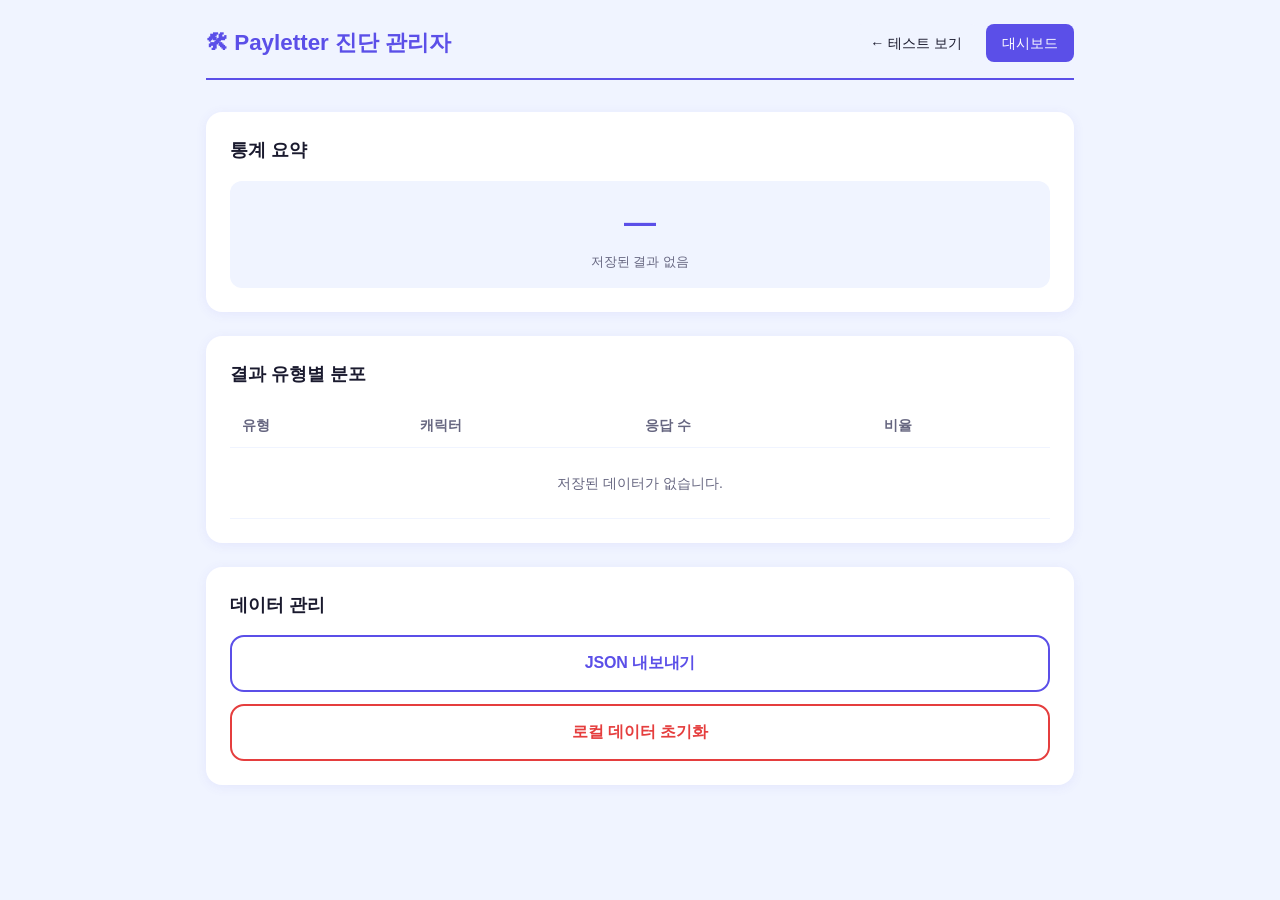
==== admin.html @ b1b58782 "feat: 프로젝트 뼈대 + 화면 전환 시스템" ====
<!-- Created: 2026-03-16 -->
<!DOCTYPE html>
<html lang="ko">
<head>
  <meta charset="UTF-8" />
  <meta name="viewport" content="width=device-width, initial-scale=1.0" />
  <title>페이레터 진단 테스트 - 관리자</title>
  <link rel="stylesheet" href="css/style.css" />
  <style>
    /* 관리자 전용 추가 스타일 */
    .admin-layout {
      max-width: 900px;
      margin: 0 auto;
      padding: 24px 16px;
    }
    .admin-header {
      display: flex;
      align-items: center;
      justify-content: space-between;
      margin-bottom: 32px;
      padding-bottom: 16px;
      border-bottom: 2px solid var(--color-primary);
    }
    .admin-header h1 {
      font-size: 1.4rem;
      color: var(--color-primary);
    }
    .admin-nav {
      display: flex;
      gap: 8px;
    }
    .admin-nav a {
      padding: 8px 16px;
      border-radius: 8px;
      text-decoration: none;
      font-size: 0.875rem;
      background: var(--color-bg);
      color: var(--color-text);
      transition: background 0.2s;
    }
    .admin-nav a:hover,
    .admin-nav a.active {
      background: var(--color-primary);
      color: #fff;
    }
    .admin-section {
      background: var(--color-card);
      border-radius: 16px;
      padding: 24px;
      margin-bottom: 24px;
      box-shadow: 0 2px 12px rgba(91, 79, 232, 0.08);
    }
    .admin-section h2 {
      font-size: 1.1rem;
      margin-bottom: 16px;
      color: var(--color-text);
    }
    .stat-grid {
      display: grid;
      grid-template-columns: repeat(auto-fit, minmax(160px, 1fr));
      gap: 16px;
    }
    .stat-card {
      background: var(--color-bg);
      border-radius: 12px;
      padding: 16px;
      text-align: center;
    }
    .stat-card__value {
      font-size: 2rem;
      font-weight: 700;
      color: var(--color-primary);
    }
    .stat-card__label {
      font-size: 0.8rem;
      color: var(--color-muted);
      margin-top: 4px;
    }
    #result-table {
      width: 100%;
      border-collapse: collapse;
      font-size: 0.875rem;
    }
    #result-table th,
    #result-table td {
      text-align: left;
      padding: 10px 12px;
      border-bottom: 1px solid var(--color-bg);
    }
    #result-table th {
      color: var(--color-muted);
      font-weight: 600;
    }
  </style>
</head>
<body style="background: var(--color-bg); font-family: 'Apple SD Gothic Neo', 'Malgun Gothic', 'Noto Sans KR', sans-serif;">

  <div class="admin-layout">
    <header class="admin-header">
      <h1>🛠 Payletter 진단 관리자</h1>
      <nav class="admin-nav">
        <a href="index.html">← 테스트 보기</a>
        <a href="admin.html" class="active">대시보드</a>
      </nav>
    </header>

    <!-- 통계 요약 -->
    <div class="admin-section">
      <h2>통계 요약</h2>
      <div class="stat-grid" id="stat-grid">
        <!-- admin.js에서 동적 생성 -->
      </div>
    </div>

    <!-- 결과 유형별 분포 -->
    <div class="admin-section">
      <h2>결과 유형별 분포</h2>
      <table id="result-table">
        <thead>
          <tr>
            <th>유형</th>
            <th>캐릭터</th>
            <th>응답 수</th>
            <th>비율</th>
          </tr>
        </thead>
        <tbody id="result-table-body">
          <!-- admin.js에서 동적 생성 -->
        </tbody>
      </table>
    </div>

    <!-- 데이터 관리 -->
    <div class="admin-section">
      <h2>데이터 관리</h2>
      <div style="display:flex; gap:12px; flex-wrap:wrap;">
        <button class="btn btn--outline" id="btn-export">JSON 내보내기</button>
        <button class="btn btn--outline" id="btn-clear" style="color:#e53e3e; border-color:#e53e3e;">
          로컬 데이터 초기화
        </button>
      </div>
    </div>
  </div>

  <script src="js/data.js"></script>
  <script src="js/admin.js"></script>
</body>
</html>
---- css/style.css ----
/* Created: 2026-03-16 */

/* ─────────────────────────────────────────
   CSS Custom Properties
───────────────────────────────────────── */
:root {
  --color-primary:   #5B4FE8;
  --color-secondary: #FF6B9D;
  --color-bg:        #F0F4FF;
  --color-card:      #FFFFFF;
  --color-text:      #1A1A2E;
  --color-muted:     #666680;

  --radius-card:  24px;
  --radius-btn:   14px;
  --shadow-card:  0 4px 24px rgba(91, 79, 232, 0.10);
  --shadow-btn:   0 4px 14px rgba(91, 79, 232, 0.25);
  --transition:   0.2s ease;
}

/* ─────────────────────────────────────────
   Reset & Base
───────────────────────────────────────── */
*, *::before, *::after {
  box-sizing: border-box;
  margin: 0;
  padding: 0;
}

html {
  -webkit-text-size-adjust: 100%;
}

body {
  font-family: 'Apple SD Gothic Neo', 'Malgun Gothic', 'Noto Sans KR', sans-serif;
  background: var(--color-bg);
  color: var(--color-text);
  min-height: 100dvh;
  line-height: 1.6;
}

/* ─────────────────────────────────────────
   Screen 공통 레이아웃
───────────────────────────────────────── */
.screen {
  min-height: 100dvh;
  display: flex;
  align-items: center;
  justify-content: center;
  padding: 24px 16px;
}

.screen__inner {
  width: 100%;
  max-width: 520px;
  display: flex;
  flex-direction: column;
  gap: 24px;
}

/* FadeIn 애니메이션 */
@keyframes fadeIn {
  from { opacity: 0; transform: translateY(12px); }
  to   { opacity: 1; transform: translateY(0); }
}

.screen--active {
  animation: fadeIn 0.35s ease forwards;
}

/* ─────────────────────────────────────────
   인트로 화면
───────────────────────────────────────── */
.intro__logo {
  text-align: center;
}

.logo-text {
  font-size: 1.1rem;
  font-weight: 700;
  color: var(--color-primary);
  letter-spacing: -0.02em;
}

.intro__hero {
  background: var(--color-card);
  border-radius: var(--radius-card);
  box-shadow: var(--shadow-card);
  padding: 40px 32px;
  text-align: center;
}

.hero-emoji {
  font-size: 4rem;
  margin-bottom: 16px;
  line-height: 1;
}

.intro__title {
  font-size: 1.75rem;
  font-weight: 800;
  line-height: 1.3;
  letter-spacing: -0.03em;
  color: var(--color-text);
  margin-bottom: 12px;
}

.intro__desc {
  font-size: 0.95rem;
  color: var(--color-muted);
  line-height: 1.7;
}

.intro__actions {
  display: flex;
  flex-direction: column;
  gap: 12px;
}

/* ─────────────────────────────────────────
   버튼
───────────────────────────────────────── */
.btn {
  width: 100%;
  padding: 16px 24px;
  border: none;
  border-radius: var(--radius-btn);
  font-family: inherit;
  font-size: 1rem;
  font-weight: 700;
  cursor: pointer;
  transition: transform var(--transition), box-shadow var(--transition), background var(--transition);
  letter-spacing: -0.01em;
}

.btn--primary {
  background: var(--color-primary);
  color: #fff;
  box-shadow: var(--shadow-btn);
}

.btn--primary:hover {
  background: #4a3ed4;
  box-shadow: 0 6px 20px rgba(91, 79, 232, 0.35);
  transform: translateY(-2px);
}

.btn--primary:active {
  transform: translateY(0);
  box-shadow: var(--shadow-btn);
}

.btn--secondary {
  background: var(--color-secondary);
  color: #fff;
  box-shadow: 0 4px 14px rgba(255, 107, 157, 0.25);
}

.btn--secondary:hover {
  background: #e85a8a;
  transform: translateY(-2px);
}

.btn--secondary:active {
  transform: translateY(0);
}

.btn--outline {
  background: transparent;
  color: var(--color-primary);
  border: 2px solid var(--color-primary);
  box-shadow: none;
}

.btn--outline:hover {
  background: var(--color-primary);
  color: #fff;
  transform: translateY(-2px);
}

.btn--outline:active {
  transform: translateY(0);
}

.btn-icon {
  background: none;
  border: none;
  font-size: 1.25rem;
  cursor: pointer;
  color: var(--color-muted);
  padding: 4px 8px;
  border-radius: 8px;
  transition: color var(--transition), background var(--transition);
}

.btn-icon:hover {
  color: var(--color-text);
  background: rgba(91, 79, 232, 0.08);
}

/* ─────────────────────────────────────────
   질문 화면
───────────────────────────────────────── */
.question__header {
  display: flex;
  align-items: center;
  gap: 12px;
}

.progress-bar {
  flex: 1;
  height: 8px;
  background: rgba(91, 79, 232, 0.12);
  border-radius: 999px;
  overflow: hidden;
}

.progress-bar__fill {
  height: 100%;
  background: linear-gradient(90deg, var(--color-primary), var(--color-secondary));
  border-radius: 999px;
  width: 0%;
  transition: width 0.4s ease;
}

.question__counter {
  font-size: 0.8rem;
  color: var(--color-muted);
  white-space: nowrap;
  min-width: 40px;
  text-align: right;
}

.question__body {
  background: var(--color-card);
  border-radius: var(--radius-card);
  box-shadow: var(--shadow-card);
  padding: 32px 24px;
  min-height: 120px;
  display: flex;
  align-items: center;
}

.question__text {
  font-size: 1.15rem;
  font-weight: 600;
  line-height: 1.6;
  letter-spacing: -0.02em;
}

.question__choices {
  display: flex;
  flex-direction: column;
  gap: 12px;
}

.choice-btn {
  width: 100%;
  background: var(--color-card);
  border: 2px solid transparent;
  border-radius: 16px;
  padding: 16px 20px;
  font-family: inherit;
  font-size: 0.95rem;
  font-weight: 500;
  color: var(--color-text);
  cursor: pointer;
  text-align: left;
  box-shadow: 0 2px 12px rgba(91, 79, 232, 0.07);
  transition: border-color var(--transition), background var(--transition), transform var(--transition), box-shadow var(--transition);
  line-height: 1.5;
}

.choice-btn:hover {
  border-color: var(--color-primary);
  background: rgba(91, 79, 232, 0.04);
  transform: translateY(-2px);
  box-shadow: 0 4px 20px rgba(91, 79, 232, 0.14);
}

.choice-btn:active {
  transform: translateY(0);
  background: rgba(91, 79, 232, 0.08);
}

.choice-btn--selected {
  border-color: var(--color-primary);
  background: rgba(91, 79, 232, 0.06);
}

/* ─────────────────────────────────────────
   결과 화면
───────────────────────────────────────── */
.result__card {
  background: var(--color-card);
  border-radius: var(--radius-card);
  box-shadow: var(--shadow-card);
  padding: 40px 32px;
  text-align: center;
}

.result__emoji {
  font-size: 5rem;
  line-height: 1;
  margin-bottom: 20px;
}

.result__type {
  display: inline-block;
  background: linear-gradient(135deg, var(--color-primary), var(--color-secondary));
  color: #fff;
  font-size: 1rem;
  font-weight: 700;
  padding: 6px 16px;
  border-radius: 999px;
  margin-bottom: 12px;
  letter-spacing: 0.05em;
}

.result__name {
  font-size: 1.5rem;
  font-weight: 800;
  letter-spacing: -0.03em;
  margin-bottom: 16px;
  color: var(--color-text);
}

.result__desc {
  font-size: 0.95rem;
  color: var(--color-muted);
  line-height: 1.75;
}

.result__actions {
  display: flex;
  flex-direction: column;
  gap: 12px;
}

/* ─────────────────────────────────────────
   반응형: 태블릿 이상 (520px+)
───────────────────────────────────────── */
@media (min-width: 540px) {
  .intro__title {
    font-size: 2rem;
  }

  .intro__hero {
    padding: 48px 40px;
  }

  .question__body {
    padding: 36px 32px;
  }

  .question__text {
    font-size: 1.2rem;
  }

  .result__card {
    padding: 48px 40px;
  }

  .result__name {
    font-size: 1.75rem;
  }
}
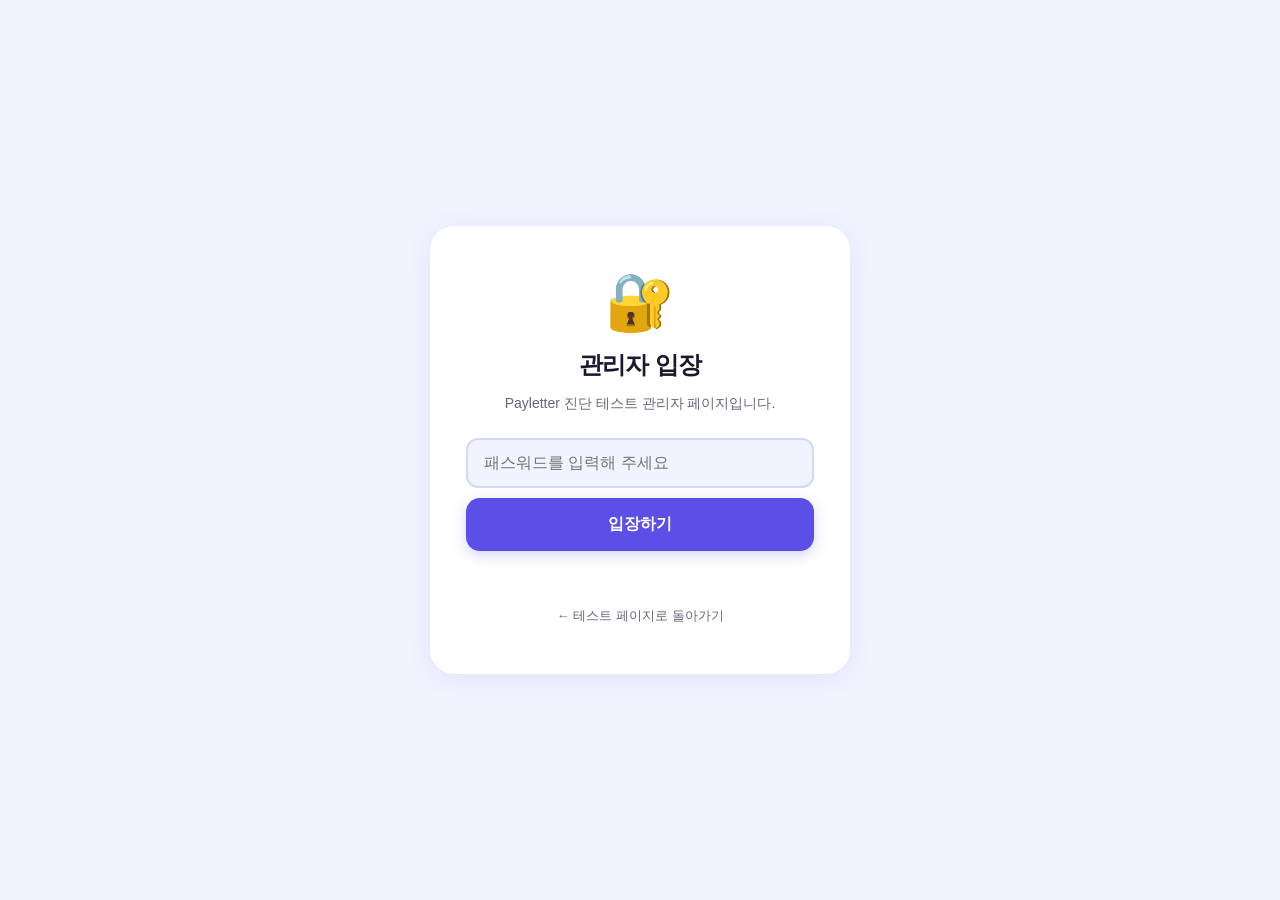
==== commit 0302fac8: "feat: 관리자 통계 대시보드" ====
--- a/admin.html
+++ b/admin.html
@@ -4,144 +4,467 @@
 <head>
   <meta charset="UTF-8" />
   <meta name="viewport" content="width=device-width, initial-scale=1.0" />
-  <title>페이레터 진단 테스트 - 관리자</title>
+  <title>페이레터 진단 — 관리자</title>
   <link rel="stylesheet" href="css/style.css" />
   <style>
-    /* 관리자 전용 추가 스타일 */
+    /* ── 공통 기반 ─────────────────────────── */
+    body {
+      background: var(--color-bg);
+      font-family: 'Apple SD Gothic Neo', 'Malgun Gothic', 'Noto Sans KR', sans-serif;
+      color: var(--color-text);
+      min-height: 100vh;
+    }
+
+    /* ── 패스워드 인증 화면 ─────────────────── */
+    #view-auth {
+      min-height: 100vh;
+      display: flex;
+      align-items: center;
+      justify-content: center;
+      padding: 24px 16px;
+    }
+
+    .auth-card {
+      background: var(--color-card);
+      border-radius: var(--radius-card);
+      box-shadow: var(--shadow-card);
+      padding: 48px 36px;
+      width: 100%;
+      max-width: 420px;
+      text-align: center;
+      display: flex;
+      flex-direction: column;
+      gap: 16px;
+    }
+
+    .auth-icon {
+      font-size: 3.5rem;
+      line-height: 1;
+    }
+
+    .auth-title {
+      font-size: 1.5rem;
+      font-weight: 800;
+      letter-spacing: -0.03em;
+      color: var(--color-text);
+    }
+
+    .auth-subtitle {
+      font-size: 0.875rem;
+      color: var(--color-muted);
+      margin-top: -8px;
+    }
+
+    .auth-field {
+      display: flex;
+      flex-direction: column;
+      gap: 10px;
+      margin-top: 8px;
+    }
+
+    .auth-field input[type="password"] {
+      width: 100%;
+      padding: 14px 16px;
+      border: 2px solid rgba(91, 79, 232, 0.18);
+      border-radius: 12px;
+      font-family: inherit;
+      font-size: 1rem;
+      color: var(--color-text);
+      background: var(--color-bg);
+      outline: none;
+      transition: border-color 0.2s;
+      touch-action: manipulation;
+    }
+
+    .auth-field input[type="password"]:focus {
+      border-color: var(--color-primary);
+      background: #fff;
+    }
+
+    .auth-error {
+      font-size: 0.82rem;
+      color: #e53e3e;
+      min-height: 18px;
+      font-weight: 500;
+    }
+
+    .auth-back {
+      font-size: 0.82rem;
+      color: var(--color-muted);
+      text-decoration: none;
+      margin-top: 4px;
+      transition: color 0.2s;
+    }
+
+    .auth-back:hover { color: var(--color-primary); }
+
+    /* ── 대시보드 레이아웃 ──────────────────── */
     .admin-layout {
-      max-width: 900px;
+      max-width: 860px;
       margin: 0 auto;
-      padding: 24px 16px;
-    }
+      padding: 28px 16px 64px;
+    }
+
     .admin-header {
       display: flex;
       align-items: center;
       justify-content: space-between;
-      margin-bottom: 32px;
-      padding-bottom: 16px;
-      border-bottom: 2px solid var(--color-primary);
-    }
-    .admin-header h1 {
-      font-size: 1.4rem;
+      flex-wrap: wrap;
+      gap: 12px;
+      margin-bottom: 28px;
+      padding-bottom: 20px;
+      border-bottom: 2px solid rgba(91, 79, 232, 0.12);
+    }
+
+    .admin-header__left {
+      display: flex;
+      align-items: center;
+      gap: 10px;
+    }
+
+    .admin-logo { font-size: 1.5rem; }
+
+    .admin-header__left h1 {
+      font-size: 1.2rem;
+      font-weight: 800;
       color: var(--color-primary);
-    }
-    .admin-nav {
-      display: flex;
+      letter-spacing: -0.02em;
+    }
+
+    .admin-header__right {
+      display: flex;
+      align-items: center;
       gap: 8px;
-    }
-    .admin-nav a {
-      padding: 8px 16px;
-      border-radius: 8px;
+      flex-wrap: wrap;
+    }
+
+    /* 관리자 버튼 (공통) */
+    .admin-btn {
+      display: inline-flex;
+      align-items: center;
+      gap: 4px;
+      padding: 8px 14px;
+      border-radius: 10px;
+      font-family: inherit;
+      font-size: 0.82rem;
+      font-weight: 600;
+      cursor: pointer;
       text-decoration: none;
-      font-size: 0.875rem;
-      background: var(--color-bg);
-      color: var(--color-text);
-      transition: background 0.2s;
-    }
-    .admin-nav a:hover,
-    .admin-nav a.active {
-      background: var(--color-primary);
-      color: #fff;
-    }
+      transition: background 0.2s, color 0.2s, border-color 0.2s;
+      touch-action: manipulation;
+    }
+
+    .admin-btn          { background: var(--color-primary); color: #fff; border: none; }
+    .admin-btn:hover    { background: #4a3ed4; }
+    .admin-btn--outline { background: transparent; color: var(--color-primary); border: 1.5px solid var(--color-primary); }
+    .admin-btn--outline:hover { background: var(--color-primary); color: #fff; }
+    .admin-btn--ghost   { background: transparent; color: var(--color-muted); border: 1.5px solid rgba(91,79,232,0.2); }
+    .admin-btn--ghost:hover { background: rgba(91,79,232,0.06); color: var(--color-text); }
+
+    /* ── 섹션 카드 ──────────────────────────── */
     .admin-section {
       background: var(--color-card);
-      border-radius: 16px;
+      border-radius: 20px;
       padding: 24px;
-      margin-bottom: 24px;
-      box-shadow: 0 2px 12px rgba(91, 79, 232, 0.08);
-    }
-    .admin-section h2 {
+      margin-bottom: 20px;
+      box-shadow: 0 2px 16px rgba(91, 79, 232, 0.07);
+    }
+
+    .admin-section__title {
+      font-size: 0.95rem;
+      font-weight: 700;
+      color: var(--color-muted);
+      text-transform: uppercase;
+      letter-spacing: 0.06em;
+      margin-bottom: 20px;
+    }
+
+    /* ── 총 참여자 카드 ─────────────────────── */
+    .total-card {
+      display: flex;
+      align-items: baseline;
+      gap: 8px;
+    }
+
+    .total-card__num {
+      font-size: 3.5rem;
+      font-weight: 900;
+      letter-spacing: -0.04em;
+      background: linear-gradient(135deg, var(--color-primary), var(--color-secondary));
+      -webkit-background-clip: text;
+      -webkit-text-fill-color: transparent;
+      background-clip: text;
+      line-height: 1;
+    }
+
+    .total-card__label {
       font-size: 1.1rem;
-      margin-bottom: 16px;
-      color: var(--color-text);
-    }
-    .stat-grid {
+      font-weight: 600;
+      color: var(--color-muted);
+    }
+
+    /* ── 막대 차트 ──────────────────────────── */
+    .bar-row {
       display: grid;
-      grid-template-columns: repeat(auto-fit, minmax(160px, 1fr));
+      grid-template-columns: 1fr 2fr auto;
+      align-items: center;
+      gap: 12px;
+      padding: 7px 0;
+      border-bottom: 1px solid rgba(91, 79, 232, 0.05);
+    }
+
+    .bar-row:last-child { border-bottom: none; }
+
+    .bar-row__meta {
+      display: flex;
+      align-items: center;
+      gap: 6px;
+      min-width: 0;
+    }
+
+    .bar-row__emoji { font-size: 1.1rem; flex-shrink: 0; }
+
+    .bar-row__name {
+      font-size: 0.82rem;
+      font-weight: 600;
+      white-space: nowrap;
+      overflow: hidden;
+      text-overflow: ellipsis;
+      color: var(--color-text);
+    }
+
+    .bar-row__code {
+      font-size: 0.7rem;
+      color: var(--color-primary);
+      font-weight: 700;
+      background: rgba(91,79,232,0.08);
+      border-radius: 6px;
+      padding: 1px 5px;
+      flex-shrink: 0;
+    }
+
+    .bar-row__track {
+      height: 10px;
+      background: rgba(91, 79, 232, 0.1);
+      border-radius: 999px;
+      overflow: hidden;
+    }
+
+    .bar-row__fill {
+      height: 100%;
+      width: 0;
+      background: linear-gradient(90deg, var(--color-primary), var(--color-secondary));
+      border-radius: 999px;
+      transition: width 0.7s cubic-bezier(0.4, 0, 0.2, 1);
+    }
+
+    .bar-row--zero .bar-row__fill { background: rgba(91,79,232,0.15); }
+    .bar-row--zero .bar-row__name { color: var(--color-muted); }
+
+    .bar-row__stat {
+      font-size: 0.8rem;
+      font-weight: 700;
+      color: var(--color-text);
+      white-space: nowrap;
+      text-align: right;
+      min-width: 64px;
+    }
+
+    .bar-row__pct {
+      font-weight: 400;
+      color: var(--color-muted);
+    }
+
+    /* ── 4축 분포 ────────────────────────────── */
+    .axis-row {
+      padding: 12px 0;
+      border-bottom: 1px solid rgba(91, 79, 232, 0.05);
+    }
+
+    .axis-row:last-child { border-bottom: none; }
+
+    .axis-row__header {
+      display: flex;
+      align-items: center;
+      justify-content: space-between;
+      margin-bottom: 8px;
+    }
+
+    .axis-row__label {
+      font-size: 0.875rem;
+      font-weight: 700;
+      color: var(--color-text);
+    }
+
+    .axis-row__sides {
+      font-size: 0.78rem;
+      color: var(--color-muted);
+    }
+
+    .axis-row__bar {
+      height: 12px;
+      border-radius: 999px;
+      overflow: hidden;
+      display: flex;
+      background: rgba(91, 79, 232, 0.08);
+    }
+
+    .axis-row__fill--left {
+      height: 100%;
+      width: 0;
+      background: var(--color-primary);
+      border-radius: 999px 0 0 999px;
+      transition: width 0.7s cubic-bezier(0.4, 0, 0.2, 1);
+    }
+
+    .axis-row__fill--right {
+      height: 100%;
+      width: 0;
+      background: var(--color-secondary);
+      border-radius: 0 999px 999px 0;
+      transition: width 0.7s cubic-bezier(0.4, 0, 0.2, 1) 0.05s;
+    }
+
+    .axis-row__labels {
+      display: flex;
+      justify-content: space-between;
+      margin-top: 6px;
+      font-size: 0.75rem;
+      color: var(--color-muted);
+    }
+
+    /* ── 상태 박스 (로딩 / 에러 / 빈 상태) ─── */
+    .state-box {
+      display: flex;
+      flex-direction: column;
+      align-items: center;
+      justify-content: center;
       gap: 16px;
-    }
-    .stat-card {
-      background: var(--color-bg);
-      border-radius: 12px;
-      padding: 16px;
+      padding: 64px 24px;
+      background: var(--color-card);
+      border-radius: 20px;
+      box-shadow: 0 2px 16px rgba(91, 79, 232, 0.07);
       text-align: center;
-    }
-    .stat-card__value {
-      font-size: 2rem;
-      font-weight: 700;
-      color: var(--color-primary);
-    }
-    .stat-card__label {
-      font-size: 0.8rem;
-      color: var(--color-muted);
-      margin-top: 4px;
-    }
-    #result-table {
-      width: 100%;
-      border-collapse: collapse;
-      font-size: 0.875rem;
-    }
-    #result-table th,
-    #result-table td {
-      text-align: left;
-      padding: 10px 12px;
-      border-bottom: 1px solid var(--color-bg);
-    }
-    #result-table th {
-      color: var(--color-muted);
-      font-weight: 600;
+      color: var(--color-muted);
+      font-size: 0.95rem;
+    }
+
+    .state-empty__text {
+      font-size: 1.1rem;
+      color: var(--color-muted);
+    }
+
+    /* ── 스피너 ──────────────────────────────── */
+    .spinner {
+      width: 36px;
+      height: 36px;
+      border: 3px solid rgba(91, 79, 232, 0.15);
+      border-top-color: var(--color-primary);
+      border-radius: 50%;
+      animation: spin 0.8s linear infinite;
+      flex-shrink: 0;
+    }
+
+    @keyframes spin { to { transform: rotate(360deg); } }
+
+    /* ── 반응형 ──────────────────────────────── */
+    @media (max-width: 520px) {
+      .bar-row {
+        grid-template-columns: 1fr 1.5fr auto;
+        gap: 8px;
+      }
+      .bar-row__name { font-size: 0.75rem; }
+      .admin-header  { flex-direction: column; align-items: flex-start; }
     }
   </style>
 </head>
-<body style="background: var(--color-bg); font-family: 'Apple SD Gothic Neo', 'Malgun Gothic', 'Noto Sans KR', sans-serif;">
-
-  <div class="admin-layout">
-    <header class="admin-header">
-      <h1>🛠 Payletter 진단 관리자</h1>
-      <nav class="admin-nav">
-        <a href="index.html">← 테스트 보기</a>
-        <a href="admin.html" class="active">대시보드</a>
-      </nav>
-    </header>
-
-    <!-- 통계 요약 -->
-    <div class="admin-section">
-      <h2>통계 요약</h2>
-      <div class="stat-grid" id="stat-grid">
-        <!-- admin.js에서 동적 생성 -->
+<body>
+
+  <!-- ────────────── 패스워드 인증 화면 ────────────── -->
+  <div id="view-auth">
+    <div class="auth-card">
+      <div class="auth-icon">🔐</div>
+      <h1 class="auth-title">관리자 입장</h1>
+      <p class="auth-subtitle">Payletter 진단 테스트 관리자 페이지입니다.</p>
+
+      <div class="auth-field">
+        <input
+          type="password"
+          id="pw-input"
+          placeholder="패스워드를 입력해 주세요"
+          autocomplete="current-password"
+        />
+        <button class="btn btn--primary" id="btn-auth">입장하기</button>
       </div>
-    </div>
-
-    <!-- 결과 유형별 분포 -->
-    <div class="admin-section">
-      <h2>결과 유형별 분포</h2>
-      <table id="result-table">
-        <thead>
-          <tr>
-            <th>유형</th>
-            <th>캐릭터</th>
-            <th>응답 수</th>
-            <th>비율</th>
-          </tr>
-        </thead>
-        <tbody id="result-table-body">
-          <!-- admin.js에서 동적 생성 -->
-        </tbody>
-      </table>
-    </div>
-
-    <!-- 데이터 관리 -->
-    <div class="admin-section">
-      <h2>데이터 관리</h2>
-      <div style="display:flex; gap:12px; flex-wrap:wrap;">
-        <button class="btn btn--outline" id="btn-export">JSON 내보내기</button>
-        <button class="btn btn--outline" id="btn-clear" style="color:#e53e3e; border-color:#e53e3e;">
-          로컬 데이터 초기화
-        </button>
-      </div>
+
+      <p class="auth-error" id="auth-error" role="alert"></p>
+      <a href="index.html" class="auth-back">← 테스트 페이지로 돌아가기</a>
     </div>
   </div>
 
+  <!-- ────────────── 대시보드 (인증 후 표시) ────────────── -->
+  <div id="view-dashboard" style="display:none;">
+    <div class="admin-layout">
+
+      <header class="admin-header">
+        <div class="admin-header__left">
+          <span class="admin-logo">✉️</span>
+          <h1>Payletter 진단 관리자</h1>
+        </div>
+        <div class="admin-header__right">
+          <button id="btn-refresh" class="admin-btn">⟳ 새로고침</button>
+          <a href="index.html" class="admin-btn admin-btn--outline">← 테스트 보기</a>
+          <button id="btn-logout" class="admin-btn admin-btn--ghost">로그아웃</button>
+        </div>
+      </header>
+
+      <!-- 로딩 -->
+      <div id="state-loading" class="state-box">
+        <div class="spinner"></div>
+        <p>데이터를 불러오는 중…</p>
+      </div>
+
+      <!-- 에러 -->
+      <div id="state-error" class="state-box" style="display:none;">
+        <p>⚠️ 데이터를 불러오지 못했습니다.</p>
+        <button id="btn-retry" class="admin-btn">다시 시도</button>
+      </div>
+
+      <!-- 빈 상태 -->
+      <div id="state-empty" class="state-box" style="display:none;">
+        <p class="state-empty__text">아직 참여자가 없습니다 🐾</p>
+        <p style="font-size:0.82rem;">테스트를 완료한 사용자가 생기면 통계가 표시됩니다.</p>
+      </div>
+
+      <!-- 대시보드 콘텐츠 -->
+      <div id="dashboard-content" style="display:none;">
+
+        <!-- 1. 총 참여자 -->
+        <div class="admin-section">
+          <p class="admin-section__title">총 참여자</p>
+          <div class="total-card">
+            <span class="total-card__num" id="total-count">0</span>
+            <span class="total-card__label">명 참여</span>
+          </div>
+        </div>
+
+        <!-- 2. 캐릭터별 분포 -->
+        <div class="admin-section">
+          <p class="admin-section__title">캐릭터별 분포 (응답 수 내림차순)</p>
+          <div id="chart-characters"></div>
+        </div>
+
+        <!-- 3. 4축 분포 -->
+        <div class="admin-section">
+          <p class="admin-section__title">4축 분포 요약</p>
+          <div id="chart-axes"></div>
+        </div>
+
+      </div><!-- /dashboard-content -->
+    </div><!-- /admin-layout -->
+  </div><!-- /view-dashboard -->
+
+  <script src="js/config.js"></script>
   <script src="js/data.js"></script>
   <script src="js/admin.js"></script>
 </body>
--- a/css/style.css
+++ b/css/style.css
@@ -25,6 +25,12 @@
   box-sizing: border-box;
   margin: 0;
   padding: 0;
+}
+
+/* 모바일 300ms 탭 딜레이 제거 */
+button, a, input, select, textarea,
+.btn, .choice-btn, .btn-icon {
+  touch-action: manipulation;
 }
 
 html {
@@ -201,10 +207,21 @@
 /* ─────────────────────────────────────────
    질문 화면
 ───────────────────────────────────────── */
+
+/* 진행 표시 헤더: [카운터] [프로그레스바] */
 .question__header {
   display: flex;
   align-items: center;
   gap: 12px;
+}
+
+.question__counter {
+  font-size: 0.8rem;
+  font-weight: 700;
+  color: var(--color-primary);
+  white-space: nowrap;
+  min-width: 52px;
+  flex-shrink: 0;
 }
 
 .progress-bar {
@@ -220,34 +237,63 @@
   background: linear-gradient(90deg, var(--color-primary), var(--color-secondary));
   border-radius: 999px;
   width: 0%;
-  transition: width 0.4s ease;
-}
-
-.question__counter {
-  font-size: 0.8rem;
-  color: var(--color-muted);
-  white-space: nowrap;
-  min-width: 40px;
-  text-align: right;
-}
-
-.question__body {
+  transition: width 0.45s cubic-bezier(0.4, 0, 0.2, 1);
+}
+
+/* ── 슬라이드 래퍼 ─────────────────────── */
+.question__slide-wrap {
+  position: relative;
+  overflow: hidden;
+  min-height: 300px;   /* 카드 교체 중 레이아웃 점프 방지 */
+}
+
+/* ── 질문 카드 ─────────────────────────── */
+.question__card {
+  display: flex;
+  flex-direction: column;
+  gap: 16px;
+}
+
+/* 앞으로 이동: 새 카드는 오른쪽에서 등장 */
+@keyframes slideInRight {
+  from { opacity: 0; transform: translateX(52px); }
+  to   { opacity: 1; transform: translateX(0); }
+}
+/* 뒤로 이동: 새 카드는 왼쪽에서 등장 */
+@keyframes slideInLeft {
+  from { opacity: 0; transform: translateX(-52px); }
+  to   { opacity: 1; transform: translateX(0); }
+}
+/* 앞으로 이동: 이전 카드는 왼쪽으로 퇴장 */
+@keyframes slideOutLeft {
+  from { opacity: 1; transform: translateX(0); }
+  to   { opacity: 0; transform: translateX(-52px); }
+}
+/* 뒤로 이동: 이전 카드는 오른쪽으로 퇴장 */
+@keyframes slideOutRight {
+  from { opacity: 1; transform: translateX(0); }
+  to   { opacity: 0; transform: translateX(52px); }
+}
+
+.question__card--enter-forward  { animation: slideInRight  0.28s ease forwards; }
+.question__card--enter-backward { animation: slideInLeft   0.28s ease forwards; }
+.question__card--exit-forward   { animation: slideOutLeft  0.22s ease forwards; pointer-events: none; }
+.question__card--exit-backward  { animation: slideOutRight 0.22s ease forwards; pointer-events: none; }
+
+/* ── 질문 텍스트 ────────────────────────── */
+.question__text {
   background: var(--color-card);
   border-radius: var(--radius-card);
   box-shadow: var(--shadow-card);
-  padding: 32px 24px;
-  min-height: 120px;
-  display: flex;
-  align-items: center;
-}
-
-.question__text {
+  padding: 28px 24px;
   font-size: 1.15rem;
   font-weight: 600;
-  line-height: 1.6;
+  line-height: 1.65;
   letter-spacing: -0.02em;
-}
-
+  color: var(--color-text);
+}
+
+/* ── 선택지 ─────────────────────────────── */
 .question__choices {
   display: flex;
   flex-direction: column;
@@ -256,31 +302,61 @@
 
 .choice-btn {
   width: 100%;
+  display: flex;
+  align-items: center;
+  gap: 14px;
   background: var(--color-card);
   border: 2px solid transparent;
   border-radius: 16px;
   padding: 16px 20px;
   font-family: inherit;
-  font-size: 0.95rem;
-  font-weight: 500;
-  color: var(--color-text);
   cursor: pointer;
   text-align: left;
   box-shadow: 0 2px 12px rgba(91, 79, 232, 0.07);
-  transition: border-color var(--transition), background var(--transition), transform var(--transition), box-shadow var(--transition);
-  line-height: 1.5;
-}
-
-.choice-btn:hover {
+  transition:
+    border-color var(--transition),
+    background   var(--transition),
+    transform    var(--transition),
+    box-shadow   var(--transition);
+}
+
+.choice-btn:hover:not(:disabled) {
   border-color: var(--color-primary);
   background: rgba(91, 79, 232, 0.04);
   transform: translateY(-2px);
   box-shadow: 0 4px 20px rgba(91, 79, 232, 0.14);
 }
 
-.choice-btn:active {
+.choice-btn:active:not(:disabled) {
   transform: translateY(0);
   background: rgba(91, 79, 232, 0.08);
+}
+
+.choice-btn:disabled {
+  cursor: default;
+}
+
+/* A / B 키 레이블 */
+.choice-btn__key {
+  flex-shrink: 0;
+  width: 30px;
+  height: 30px;
+  border-radius: 50%;
+  background: rgba(91, 79, 232, 0.09);
+  color: var(--color-primary);
+  font-size: 0.8rem;
+  font-weight: 800;
+  display: flex;
+  align-items: center;
+  justify-content: center;
+  transition: background var(--transition), color var(--transition);
+}
+
+.choice-btn__text {
+  font-size: 0.95rem;
+  font-weight: 500;
+  color: var(--color-text);
+  line-height: 1.55;
 }
 
 .choice-btn--selected {
@@ -288,9 +364,204 @@
   background: rgba(91, 79, 232, 0.06);
 }
 
-/* ─────────────────────────────────────────
-   결과 화면
-───────────────────────────────────────── */
+.choice-btn--selected .choice-btn__key {
+  background: var(--color-primary);
+  color: #fff;
+}
+
+/* ── 하단 이전으로 버튼 ─────────────────── */
+.btn--ghost {
+  background: none;
+  border: none;
+  color: var(--color-muted);
+  font-family: inherit;
+  font-size: 0.875rem;
+  font-weight: 500;
+  cursor: pointer;
+  padding: 10px;
+  border-radius: 10px;
+  text-align: center;
+  transition: color var(--transition), background var(--transition);
+  align-self: center;
+}
+
+.btn--ghost:hover:not(:disabled) {
+  color: var(--color-text);
+  background: rgba(91, 79, 232, 0.06);
+}
+
+.btn--ghost:disabled {
+  opacity: 0.25;
+  cursor: default;
+}
+
+/* ─────────────────────────────────────────
+   결과 화면 — 동적 컨테이너
+───────────────────────────────────────── */
+#result-content {
+  display: flex;
+  flex-direction: column;
+  gap: 16px;
+}
+
+/* 1. 헤더 카드 */
+.result__header {
+  background: var(--color-card);
+  border-radius: var(--radius-card);
+  box-shadow: var(--shadow-card);
+  padding: 36px 24px 28px;
+  text-align: center;
+}
+
+.result__emoji {
+  font-size: 5rem;
+  line-height: 1;
+  margin-bottom: 14px;
+}
+
+.result__char-name {
+  font-size: 1.5rem;
+  font-weight: 800;
+  letter-spacing: -0.03em;
+  color: var(--color-text);
+  margin-bottom: 12px;
+}
+
+.result__badges {
+  display: flex;
+  gap: 8px;
+  justify-content: center;
+  flex-wrap: wrap;
+}
+
+.badge {
+  display: inline-block;
+  padding: 5px 14px;
+  border-radius: 999px;
+  font-size: 0.78rem;
+  font-weight: 700;
+  letter-spacing: 0.04em;
+}
+
+.badge--code {
+  background: linear-gradient(135deg, var(--color-primary), var(--color-secondary));
+  color: #fff;
+}
+
+.badge--mbti {
+  background: rgba(91, 79, 232, 0.1);
+  color: var(--color-primary);
+}
+
+/* 2. 한줄 소개 */
+.result__title {
+  background: var(--color-card);
+  border-radius: 16px;
+  padding: 16px 20px;
+  font-size: 0.95rem;
+  font-weight: 600;
+  color: var(--color-text);
+  text-align: center;
+  line-height: 1.65;
+  box-shadow: 0 2px 12px rgba(91, 79, 232, 0.07);
+}
+
+/* 3. 설명 텍스트 블록 */
+.result__description {
+  background: var(--color-card);
+  border-radius: var(--radius-card);
+  box-shadow: var(--shadow-card);
+  padding: 24px 20px;
+  display: flex;
+  flex-direction: column;
+  gap: 6px;
+}
+
+.result__description p {
+  font-size: 0.88rem;
+  color: var(--color-text);
+  line-height: 1.8;
+}
+
+.result__description p:first-child {
+  font-weight: 600;
+  color: var(--color-primary);
+}
+
+/* 4. 축 요약 칩 */
+.result__axes {
+  display: flex;
+  flex-wrap: wrap;
+  gap: 8px;
+  justify-content: center;
+}
+
+.axis-chip {
+  background: var(--color-card);
+  border: 1.5px solid rgba(91, 79, 232, 0.22);
+  border-radius: 999px;
+  padding: 6px 16px;
+  font-size: 0.8rem;
+  font-weight: 600;
+  color: var(--color-primary);
+  box-shadow: 0 2px 8px rgba(91, 79, 232, 0.06);
+  white-space: nowrap;
+}
+
+/* 5. 궁합 카드 */
+.result__chemistry {
+  display: flex;
+  flex-direction: column;
+  gap: 10px;
+}
+
+.chemistry-card {
+  background: var(--color-card);
+  border-radius: 16px;
+  padding: 16px 18px;
+  box-shadow: 0 2px 12px rgba(91, 79, 232, 0.07);
+  border-left: 4px solid transparent;
+}
+
+.chemistry-card--best  { border-left-color: #48bb78; }
+.chemistry-card--worst { border-left-color: #fc8181; }
+
+.chemistry-card__header {
+  display: flex;
+  align-items: center;
+  gap: 8px;
+  margin-bottom: 6px;
+}
+
+.chemistry-card__icon  { font-size: 1rem; flex-shrink: 0; }
+
+.chemistry-card__label {
+  font-size: 0.875rem;
+  color: var(--color-muted);
+  line-height: 1.4;
+}
+
+.chemistry-card__label strong {
+  color: var(--color-text);
+  font-weight: 700;
+}
+
+.chemistry-card__reason {
+  font-size: 0.85rem;
+  color: var(--color-muted);
+  line-height: 1.7;
+  padding-left: 26px;
+}
+
+/* 버튼 영역 */
+.result__actions {
+  display: flex;
+  flex-direction: column;
+  gap: 12px;
+  margin-top: 4px;
+}
+
+/* ── 하위 호환용 구 CSS (참조 제거됨, 무해하게 유지) ───── */
 .result__card {
   background: var(--color-card);
   border-radius: var(--radius-card);
@@ -349,12 +620,13 @@
     padding: 48px 40px;
   }
 
-  .question__body {
-    padding: 36px 32px;
-  }
-
   .question__text {
     font-size: 1.2rem;
+    padding: 32px 32px;
+  }
+
+  .question__slide-wrap {
+    min-height: 320px;
   }
 
   .result__card {
@@ -364,4 +636,25 @@
   .result__name {
     font-size: 1.75rem;
   }
-}
+
+  /* 결과 화면 — 태블릿 이상 */
+  .result__header {
+    padding: 44px 40px 36px;
+  }
+
+  .result__emoji {
+    font-size: 6rem;
+  }
+
+  .result__char-name {
+    font-size: 1.75rem;
+  }
+
+  .result__description {
+    padding: 28px 28px;
+  }
+
+  .result__description p {
+    font-size: 0.92rem;
+  }
+}
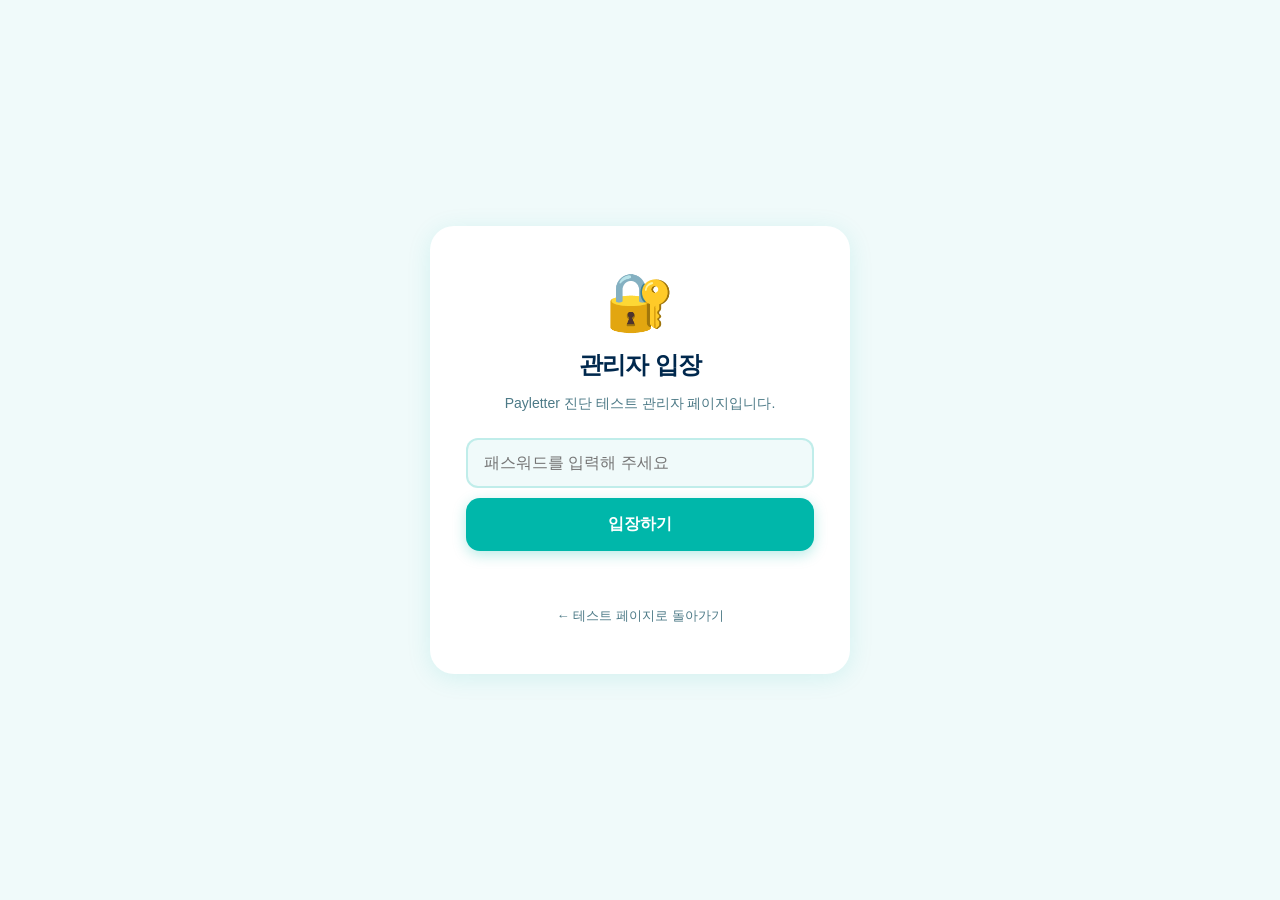
==== commit 069f1c07: "feat: 1차 수정사항 반영" ====
--- a/admin.html
+++ b/admin.html
@@ -37,10 +37,7 @@
       gap: 16px;
     }
 
-    .auth-icon {
-      font-size: 3.5rem;
-      line-height: 1;
-    }
+    .auth-icon  { font-size: 3.5rem; line-height: 1; }
 
     .auth-title {
       font-size: 1.5rem;
@@ -65,7 +62,7 @@
     .auth-field input[type="password"] {
       width: 100%;
       padding: 14px 16px;
-      border: 2px solid rgba(91, 79, 232, 0.18);
+      border: 2px solid rgba(0, 183, 170, 0.20);
       border-radius: 12px;
       font-family: inherit;
       font-size: 1rem;
@@ -113,7 +110,7 @@
       gap: 12px;
       margin-bottom: 28px;
       padding-bottom: 20px;
-      border-bottom: 2px solid rgba(91, 79, 232, 0.12);
+      border-bottom: 2px solid rgba(0, 183, 170, 0.14);
     }
 
     .admin-header__left {
@@ -155,11 +152,11 @@
     }
 
     .admin-btn          { background: var(--color-primary); color: #fff; border: none; }
-    .admin-btn:hover    { background: #4a3ed4; }
+    .admin-btn:hover    { background: #009991; }
     .admin-btn--outline { background: transparent; color: var(--color-primary); border: 1.5px solid var(--color-primary); }
     .admin-btn--outline:hover { background: var(--color-primary); color: #fff; }
-    .admin-btn--ghost   { background: transparent; color: var(--color-muted); border: 1.5px solid rgba(91,79,232,0.2); }
-    .admin-btn--ghost:hover { background: rgba(91,79,232,0.06); color: var(--color-text); }
+    .admin-btn--ghost   { background: transparent; color: var(--color-muted); border: 1.5px solid rgba(0,183,170,0.22); }
+    .admin-btn--ghost:hover { background: rgba(0,183,170,0.08); color: var(--color-text); }
 
     /* ── 섹션 카드 ──────────────────────────── */
     .admin-section {
@@ -167,7 +164,7 @@
       border-radius: 20px;
       padding: 24px;
       margin-bottom: 20px;
-      box-shadow: 0 2px 16px rgba(91, 79, 232, 0.07);
+      box-shadow: 0 2px 16px rgba(0, 183, 170, 0.08);
     }
 
     .admin-section__title {
@@ -210,7 +207,7 @@
       align-items: center;
       gap: 12px;
       padding: 7px 0;
-      border-bottom: 1px solid rgba(91, 79, 232, 0.05);
+      border-bottom: 1px solid rgba(0, 183, 170, 0.07);
     }
 
     .bar-row:last-child { border-bottom: none; }
@@ -233,19 +230,9 @@
       color: var(--color-text);
     }
 
-    .bar-row__code {
-      font-size: 0.7rem;
-      color: var(--color-primary);
-      font-weight: 700;
-      background: rgba(91,79,232,0.08);
-      border-radius: 6px;
-      padding: 1px 5px;
-      flex-shrink: 0;
-    }
-
     .bar-row__track {
       height: 10px;
-      background: rgba(91, 79, 232, 0.1);
+      background: rgba(0, 183, 170, 0.12);
       border-radius: 999px;
       overflow: hidden;
     }
@@ -258,7 +245,7 @@
       transition: width 0.7s cubic-bezier(0.4, 0, 0.2, 1);
     }
 
-    .bar-row--zero .bar-row__fill { background: rgba(91,79,232,0.15); }
+    .bar-row--zero .bar-row__fill { background: rgba(0,183,170,0.15); }
     .bar-row--zero .bar-row__name { color: var(--color-muted); }
 
     .bar-row__stat {
@@ -278,7 +265,7 @@
     /* ── 4축 분포 ────────────────────────────── */
     .axis-row {
       padding: 12px 0;
-      border-bottom: 1px solid rgba(91, 79, 232, 0.05);
+      border-bottom: 1px solid rgba(0, 183, 170, 0.07);
     }
 
     .axis-row:last-child { border-bottom: none; }
@@ -306,7 +293,7 @@
       border-radius: 999px;
       overflow: hidden;
       display: flex;
-      background: rgba(91, 79, 232, 0.08);
+      background: rgba(0, 183, 170, 0.10);
     }
 
     .axis-row__fill--left {
@@ -333,6 +320,40 @@
       color: var(--color-muted);
     }
 
+    /* ── 최근 참여자 테이블 ──────────────────── */
+    .participants-table {
+      width: 100%;
+      border-collapse: collapse;
+      font-size: 0.85rem;
+    }
+
+    .participants-table th {
+      text-align: left;
+      padding: 8px 12px;
+      font-size: 0.75rem;
+      font-weight: 700;
+      color: var(--color-muted);
+      border-bottom: 2px solid rgba(0, 183, 170, 0.12);
+    }
+
+    .participants-table td {
+      padding: 10px 12px;
+      border-bottom: 1px solid rgba(0, 183, 170, 0.07);
+      color: var(--color-text);
+    }
+
+    .participants-table tr:last-child td { border-bottom: none; }
+
+    .participants-table td:first-child { font-weight: 600; }
+
+    .participants-table__emoji { font-size: 1.1rem; }
+
+    .participants-table__date {
+      color: var(--color-muted);
+      font-size: 0.78rem;
+      white-space: nowrap;
+    }
+
     /* ── 상태 박스 (로딩 / 에러 / 빈 상태) ─── */
     .state-box {
       display: flex;
@@ -343,7 +364,7 @@
       padding: 64px 24px;
       background: var(--color-card);
       border-radius: 20px;
-      box-shadow: 0 2px 16px rgba(91, 79, 232, 0.07);
+      box-shadow: 0 2px 16px rgba(0, 183, 170, 0.08);
       text-align: center;
       color: var(--color-muted);
       font-size: 0.95rem;
@@ -358,7 +379,7 @@
     .spinner {
       width: 36px;
       height: 36px;
-      border: 3px solid rgba(91, 79, 232, 0.15);
+      border: 3px solid rgba(0, 183, 170, 0.18);
       border-top-color: var(--color-primary);
       border-radius: 50%;
       animation: spin 0.8s linear infinite;
@@ -375,6 +396,8 @@
       }
       .bar-row__name { font-size: 0.75rem; }
       .admin-header  { flex-direction: column; align-items: flex-start; }
+      .participants-table th:nth-child(3),
+      .participants-table td:nth-child(3) { display: none; }
     }
   </style>
 </head>
@@ -460,6 +483,12 @@
           <div id="chart-axes"></div>
         </div>
 
+        <!-- 4. 최근 참여자 -->
+        <div class="admin-section">
+          <p class="admin-section__title">최근 참여자 (최대 20명)</p>
+          <div id="list-recent"></div>
+        </div>
+
       </div><!-- /dashboard-content -->
     </div><!-- /admin-layout -->
   </div><!-- /view-dashboard -->
--- a/css/style.css
+++ b/css/style.css
@@ -1,20 +1,22 @@
 /* Created: 2026-03-16 */
 
 /* ─────────────────────────────────────────
-   CSS Custom Properties
+   CSS Custom Properties — Payletter 브랜드
+   primary  : #00B7AA (teal)
+   secondary: #00284D (navy)
 ───────────────────────────────────────── */
 :root {
-  --color-primary:   #5B4FE8;
-  --color-secondary: #FF6B9D;
-  --color-bg:        #F0F4FF;
+  --color-primary:   #00B7AA;
+  --color-secondary: #00284D;
+  --color-bg:        #F0FAFA;
   --color-card:      #FFFFFF;
-  --color-text:      #1A1A2E;
-  --color-muted:     #666680;
+  --color-text:      #00284D;
+  --color-muted:     #4D7A87;
 
   --radius-card:  24px;
   --radius-btn:   14px;
-  --shadow-card:  0 4px 24px rgba(91, 79, 232, 0.10);
-  --shadow-btn:   0 4px 14px rgba(91, 79, 232, 0.25);
+  --shadow-card:  0 4px 24px rgba(0, 183, 170, 0.12);
+  --shadow-btn:   0 4px 14px rgba(0, 183, 170, 0.28);
   --transition:   0.2s ease;
 }
 
@@ -115,6 +117,44 @@
   font-size: 0.95rem;
   color: var(--color-muted);
   line-height: 1.7;
+}
+
+/* ── 닉네임 입력 필드 ────────────────────── */
+.intro__name-field {
+  display: flex;
+  flex-direction: column;
+  gap: 8px;
+}
+
+.intro__name-label {
+  font-size: 0.88rem;
+  font-weight: 600;
+  color: var(--color-muted);
+}
+
+.intro__name-field input[type="text"] {
+  width: 100%;
+  padding: 14px 18px;
+  border: 2px solid rgba(0, 183, 170, 0.20);
+  border-radius: 14px;
+  font-family: inherit;
+  font-size: 1rem;
+  color: var(--color-text);
+  background: var(--color-card);
+  outline: none;
+  transition: border-color 0.2s, box-shadow 0.2s;
+}
+
+.intro__name-field input[type="text"]:focus {
+  border-color: var(--color-primary);
+  box-shadow: 0 0 0 3px rgba(0, 183, 170, 0.12);
+}
+
+.intro__name-error {
+  font-size: 0.82rem;
+  color: #e53e3e;
+  min-height: 18px;
+  font-weight: 500;
 }
 
 .intro__actions {
@@ -146,8 +186,8 @@
 }
 
 .btn--primary:hover {
-  background: #4a3ed4;
-  box-shadow: 0 6px 20px rgba(91, 79, 232, 0.35);
+  background: #009991;
+  box-shadow: 0 6px 20px rgba(0, 183, 170, 0.38);
   transform: translateY(-2px);
 }
 
@@ -159,11 +199,11 @@
 .btn--secondary {
   background: var(--color-secondary);
   color: #fff;
-  box-shadow: 0 4px 14px rgba(255, 107, 157, 0.25);
+  box-shadow: 0 4px 14px rgba(0, 40, 77, 0.22);
 }
 
 .btn--secondary:hover {
-  background: #e85a8a;
+  background: #001D3D;
   transform: translateY(-2px);
 }
 
@@ -185,6 +225,22 @@
 }
 
 .btn--outline:active {
+  transform: translateY(0);
+}
+
+.btn--navy {
+  background: var(--color-secondary);
+  color: #fff;
+  box-shadow: 0 4px 14px rgba(0, 40, 77, 0.22);
+  border: none;
+}
+
+.btn--navy:hover {
+  background: #001D3D;
+  transform: translateY(-2px);
+}
+
+.btn--navy:active {
   transform: translateY(0);
 }
 
@@ -201,7 +257,7 @@
 
 .btn-icon:hover {
   color: var(--color-text);
-  background: rgba(91, 79, 232, 0.08);
+  background: rgba(0, 183, 170, 0.10);
 }
 
 /* ─────────────────────────────────────────
@@ -227,7 +283,7 @@
 .progress-bar {
   flex: 1;
   height: 8px;
-  background: rgba(91, 79, 232, 0.12);
+  background: rgba(0, 183, 170, 0.14);
   border-radius: 999px;
   overflow: hidden;
 }
@@ -244,7 +300,7 @@
 .question__slide-wrap {
   position: relative;
   overflow: hidden;
-  min-height: 300px;   /* 카드 교체 중 레이아웃 점프 방지 */
+  min-height: 300px;
 }
 
 /* ── 질문 카드 ─────────────────────────── */
@@ -312,7 +368,7 @@
   font-family: inherit;
   cursor: pointer;
   text-align: left;
-  box-shadow: 0 2px 12px rgba(91, 79, 232, 0.07);
+  box-shadow: 0 2px 12px rgba(0, 183, 170, 0.08);
   transition:
     border-color var(--transition),
     background   var(--transition),
@@ -322,14 +378,14 @@
 
 .choice-btn:hover:not(:disabled) {
   border-color: var(--color-primary);
-  background: rgba(91, 79, 232, 0.04);
+  background: rgba(0, 183, 170, 0.04);
   transform: translateY(-2px);
-  box-shadow: 0 4px 20px rgba(91, 79, 232, 0.14);
+  box-shadow: 0 4px 20px rgba(0, 183, 170, 0.16);
 }
 
 .choice-btn:active:not(:disabled) {
   transform: translateY(0);
-  background: rgba(91, 79, 232, 0.08);
+  background: rgba(0, 183, 170, 0.08);
 }
 
 .choice-btn:disabled {
@@ -342,7 +398,7 @@
   width: 30px;
   height: 30px;
   border-radius: 50%;
-  background: rgba(91, 79, 232, 0.09);
+  background: rgba(0, 183, 170, 0.12);
   color: var(--color-primary);
   font-size: 0.8rem;
   font-weight: 800;
@@ -361,7 +417,7 @@
 
 .choice-btn--selected {
   border-color: var(--color-primary);
-  background: rgba(91, 79, 232, 0.06);
+  background: rgba(0, 183, 170, 0.06);
 }
 
 .choice-btn--selected .choice-btn__key {
@@ -387,7 +443,7 @@
 
 .btn--ghost:hover:not(:disabled) {
   color: var(--color-text);
-  background: rgba(91, 79, 232, 0.06);
+  background: rgba(0, 183, 170, 0.08);
 }
 
 .btn--ghost:disabled {
@@ -406,24 +462,42 @@
 
 /* 1. 헤더 카드 */
 .result__header {
-  background: var(--color-card);
+  background: linear-gradient(145deg, var(--color-secondary) 0%, #004B6B 100%);
   border-radius: var(--radius-card);
   box-shadow: var(--shadow-card);
   padding: 36px 24px 28px;
   text-align: center;
 }
 
+.result__char-img {
+  width: 160px;
+  height: 160px;
+  object-fit: contain;
+  margin-bottom: 14px;
+  filter: drop-shadow(0 4px 16px rgba(0, 0, 0, 0.18));
+}
+
 .result__emoji {
   font-size: 5rem;
   line-height: 1;
   margin-bottom: 14px;
 }
 
+.result__nickname-tag {
+  display: block;
+  text-align: center;
+  font-size: 0.85rem;
+  font-weight: 600;
+  color: rgba(255, 255, 255, 0.80);
+  margin-bottom: 6px;
+  letter-spacing: 0.02em;
+}
+
 .result__char-name {
   font-size: 1.5rem;
   font-weight: 800;
   letter-spacing: -0.03em;
-  color: var(--color-text);
+  color: #ffffff;
   margin-bottom: 12px;
 }
 
@@ -443,14 +517,10 @@
   letter-spacing: 0.04em;
 }
 
-.badge--code {
-  background: linear-gradient(135deg, var(--color-primary), var(--color-secondary));
-  color: #fff;
-}
-
-.badge--mbti {
-  background: rgba(91, 79, 232, 0.1);
-  color: var(--color-primary);
+.badge--type {
+  background: rgba(255, 255, 255, 0.20);
+  color: #ffffff;
+  backdrop-filter: blur(4px);
 }
 
 /* 2. 한줄 소개 */
@@ -463,7 +533,8 @@
   color: var(--color-text);
   text-align: center;
   line-height: 1.65;
-  box-shadow: 0 2px 12px rgba(91, 79, 232, 0.07);
+  box-shadow: 0 2px 12px rgba(0, 183, 170, 0.08);
+  border-left: 4px solid var(--color-primary);
 }
 
 /* 3. 설명 텍스트 블록 */
@@ -498,13 +569,13 @@
 
 .axis-chip {
   background: var(--color-card);
-  border: 1.5px solid rgba(91, 79, 232, 0.22);
+  border: 1.5px solid rgba(0, 183, 170, 0.28);
   border-radius: 999px;
   padding: 6px 16px;
   font-size: 0.8rem;
   font-weight: 600;
   color: var(--color-primary);
-  box-shadow: 0 2px 8px rgba(91, 79, 232, 0.06);
+  box-shadow: 0 2px 8px rgba(0, 183, 170, 0.08);
   white-space: nowrap;
 }
 
@@ -519,7 +590,7 @@
   background: var(--color-card);
   border-radius: 16px;
   padding: 16px 18px;
-  box-shadow: 0 2px 12px rgba(91, 79, 232, 0.07);
+  box-shadow: 0 2px 12px rgba(0, 183, 170, 0.08);
   border-left: 4px solid transparent;
 }
 
@@ -561,55 +632,8 @@
   margin-top: 4px;
 }
 
-/* ── 하위 호환용 구 CSS (참조 제거됨, 무해하게 유지) ───── */
-.result__card {
-  background: var(--color-card);
-  border-radius: var(--radius-card);
-  box-shadow: var(--shadow-card);
-  padding: 40px 32px;
-  text-align: center;
-}
-
-.result__emoji {
-  font-size: 5rem;
-  line-height: 1;
-  margin-bottom: 20px;
-}
-
-.result__type {
-  display: inline-block;
-  background: linear-gradient(135deg, var(--color-primary), var(--color-secondary));
-  color: #fff;
-  font-size: 1rem;
-  font-weight: 700;
-  padding: 6px 16px;
-  border-radius: 999px;
-  margin-bottom: 12px;
-  letter-spacing: 0.05em;
-}
-
-.result__name {
-  font-size: 1.5rem;
-  font-weight: 800;
-  letter-spacing: -0.03em;
-  margin-bottom: 16px;
-  color: var(--color-text);
-}
-
-.result__desc {
-  font-size: 0.95rem;
-  color: var(--color-muted);
-  line-height: 1.75;
-}
-
-.result__actions {
-  display: flex;
-  flex-direction: column;
-  gap: 12px;
-}
-
-/* ─────────────────────────────────────────
-   반응형: 태블릿 이상 (520px+)
+/* ─────────────────────────────────────────
+   반응형: 태블릿 이상 (540px+)
 ───────────────────────────────────────── */
 @media (min-width: 540px) {
   .intro__title {
@@ -629,19 +653,16 @@
     min-height: 320px;
   }
 
-  .result__card {
-    padding: 48px 40px;
-  }
-
-  .result__name {
-    font-size: 1.75rem;
-  }
-
   /* 결과 화면 — 태블릿 이상 */
   .result__header {
     padding: 44px 40px 36px;
   }
 
+  .result__char-img {
+    width: 200px;
+    height: 200px;
+  }
+
   .result__emoji {
     font-size: 6rem;
   }
